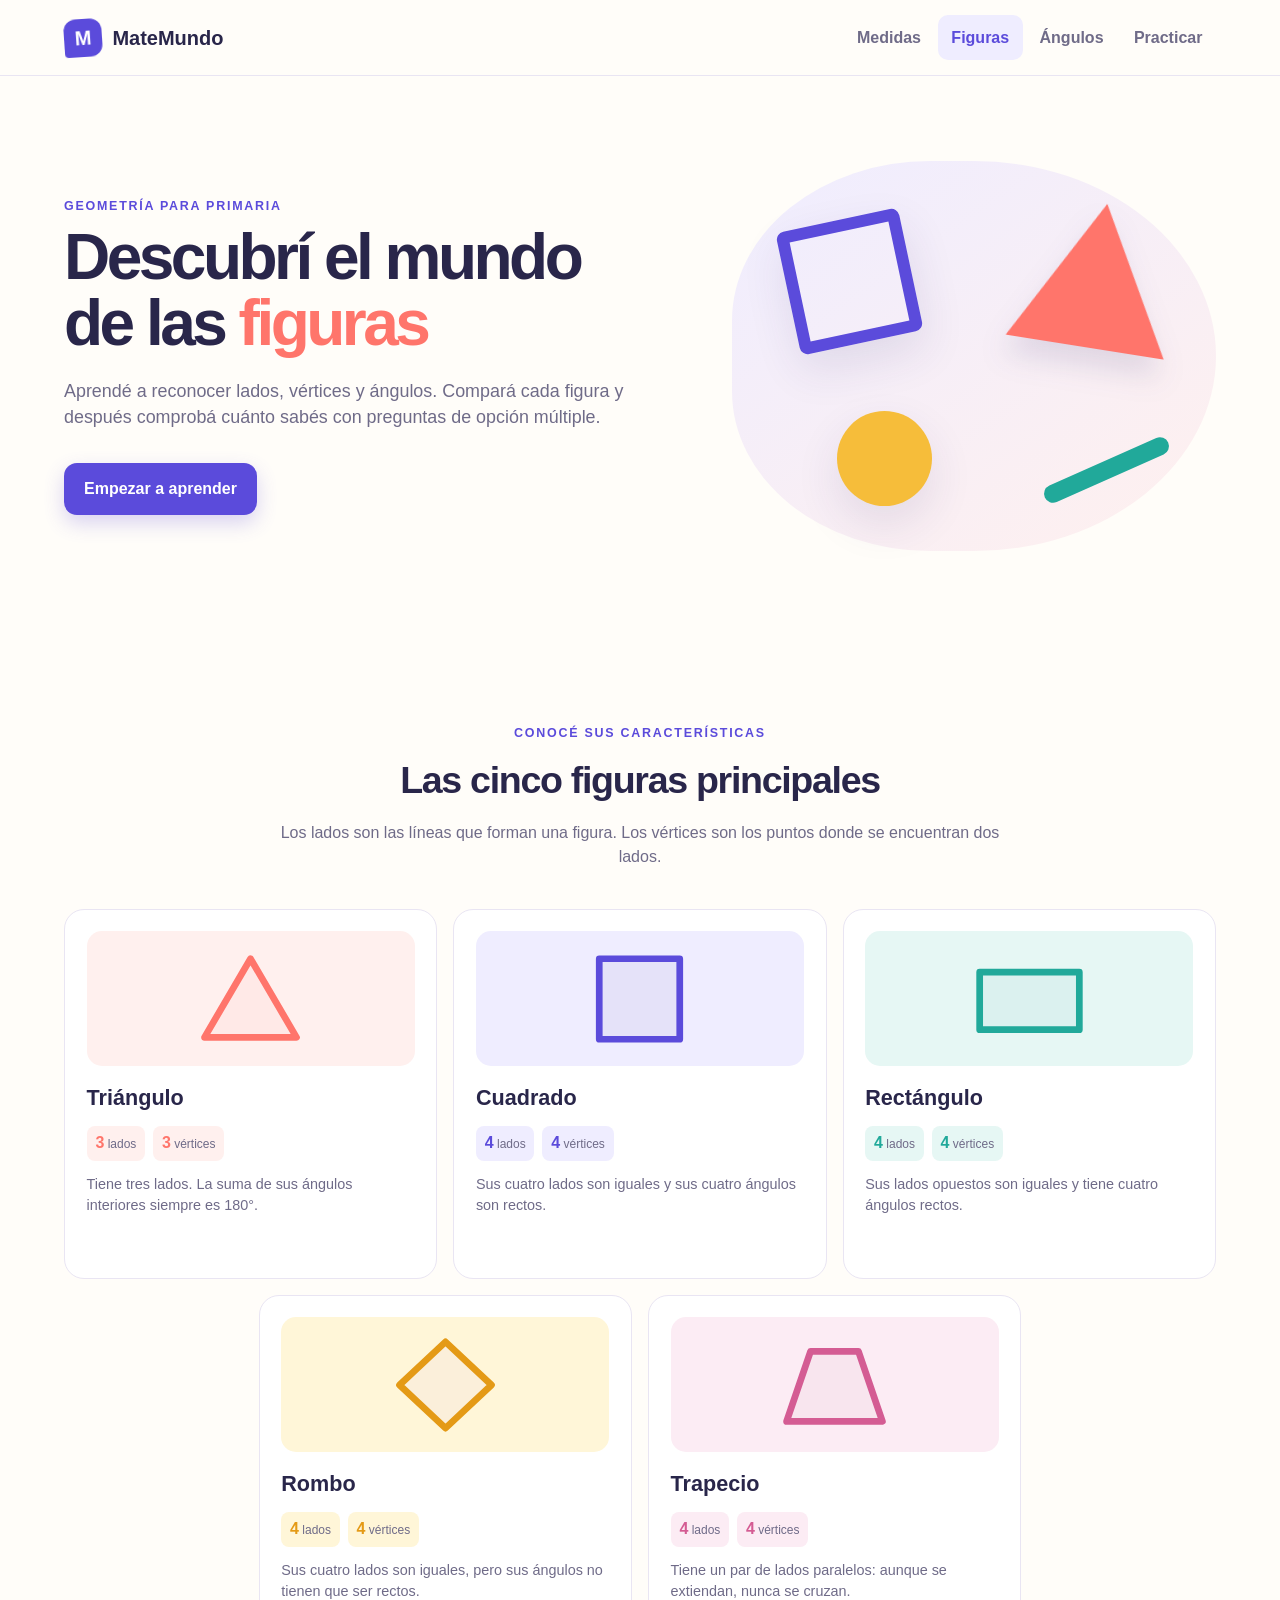
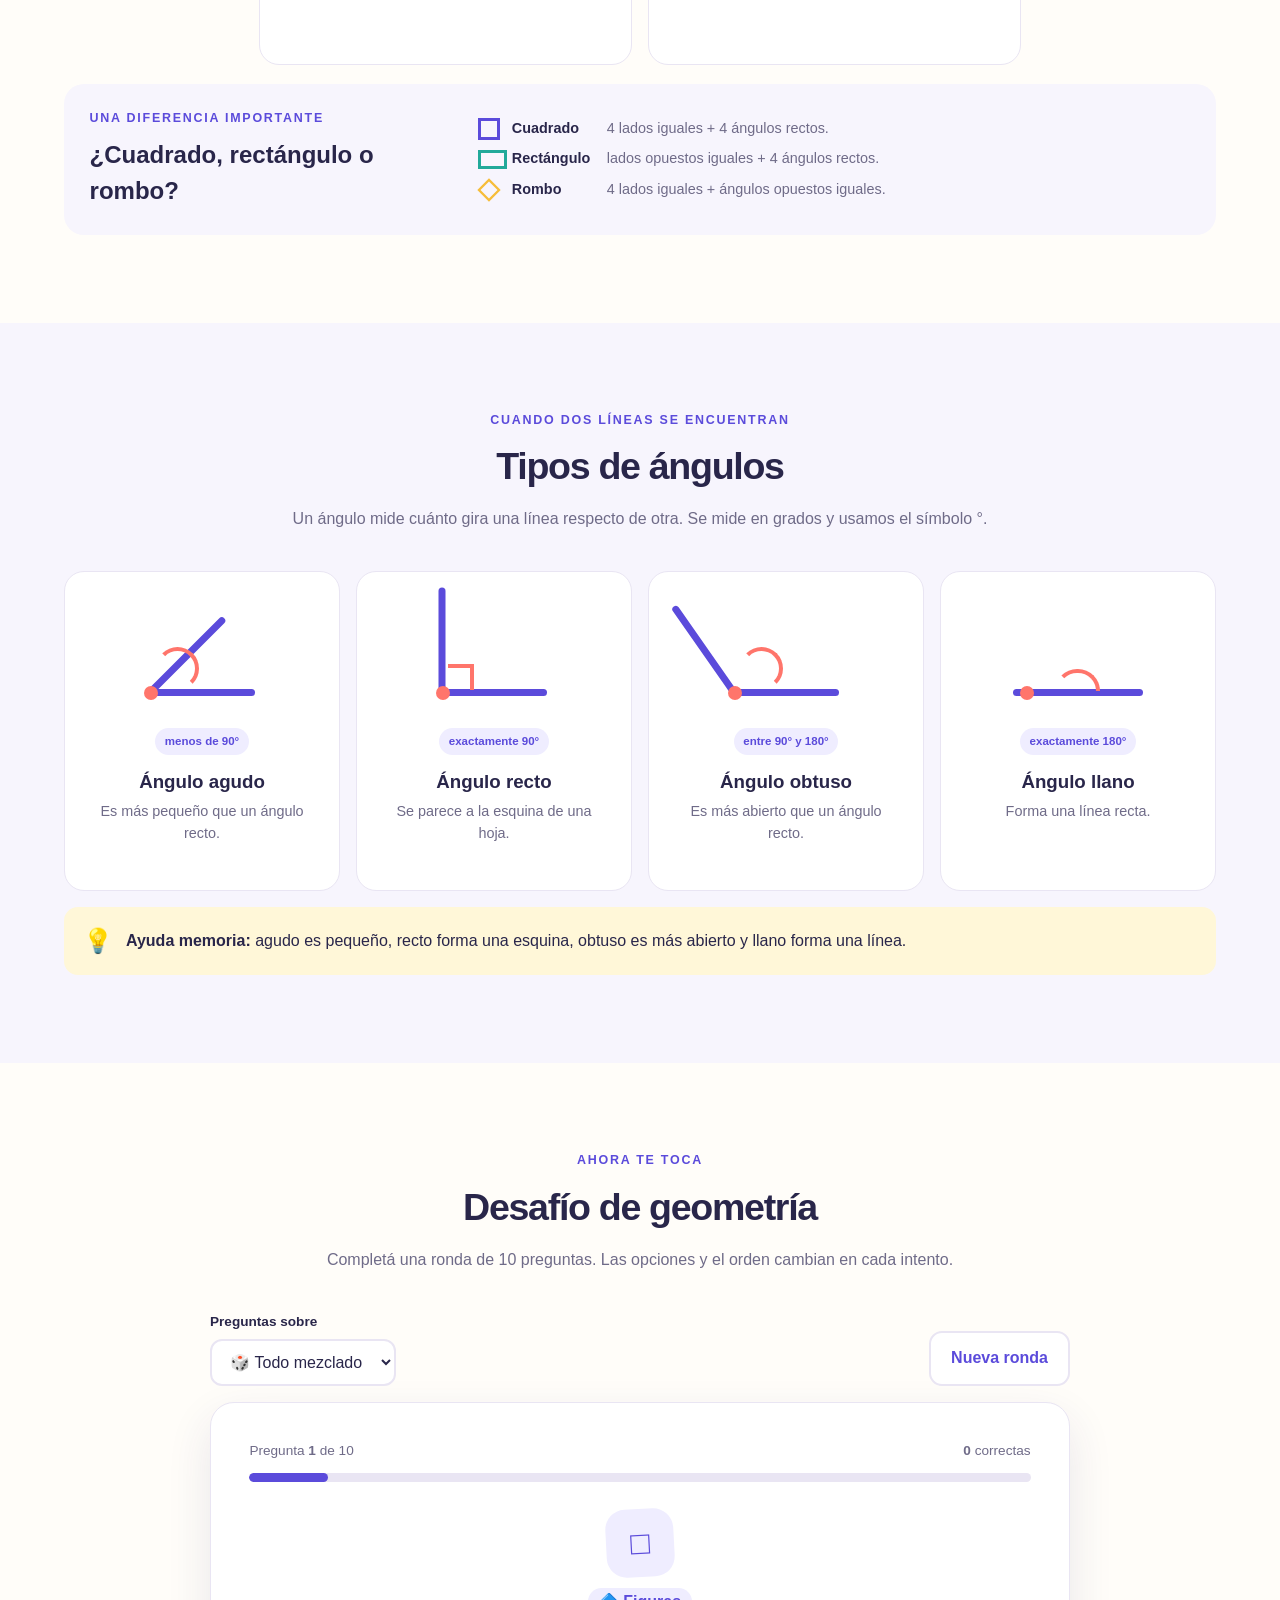
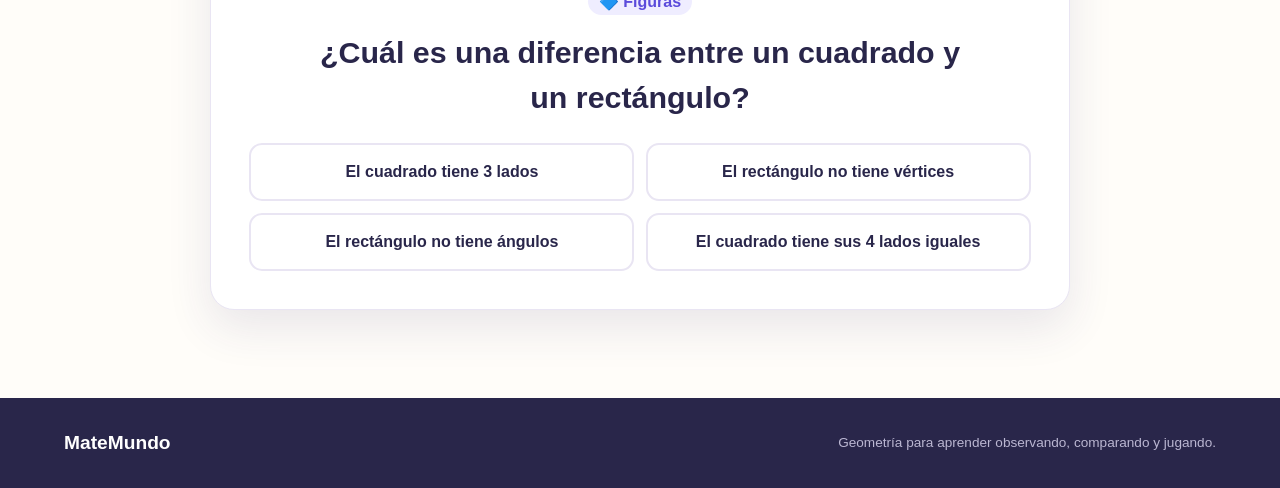
==== geometria.html @ 72a1164d "angulos" ====
<!doctype html>
<html lang="es">
  <head>
    <meta charset="UTF-8">
    <meta name="viewport" content="width=device-width, initial-scale=1.0">
    <meta name="description" content="Figuras geométricas y tipos de ángulos para estudiantes de primaria.">
    <meta name="theme-color" content="#5b4bdb">
    <title>MateMundo — Figuras geométricas y ángulos</title>
    <link rel="stylesheet" href="css/styles.css">
  </head>
  <body class="geometry-page">
    <a class="skip-link" href="#contenido">Saltar al contenido</a>

    <header class="site-header">
      <a class="brand" href="index.html" aria-label="MateMundo, volver al inicio">
        <span class="brand-mark" aria-hidden="true">M</span><span>MateMundo</span>
      </a>
      <nav aria-label="Navegación de geometría">
        <a class="nav-button nav-link" href="index.html">Medidas</a>
        <a class="nav-button nav-link active" href="#figuras">Figuras</a>
        <a class="nav-button nav-link" href="#angulos">Ángulos</a>
        <a class="nav-button nav-link" href="#practica">Practicar</a>
      </nav>
    </header>

    <main id="contenido">
      <section class="geometry-hero">
        <div>
          <p class="eyebrow">Geometría para primaria</p>
          <h1>Descubrí el mundo de las <span>figuras</span></h1>
          <p>Aprendé a reconocer lados, vértices y ángulos. Compará cada figura y después comprobá cuánto sabés con preguntas de opción múltiple.</p>
          <a class="button primary button-link" href="#figuras">Empezar a aprender</a>
        </div>
        <div class="geometry-hero-art" aria-hidden="true">
          <span class="art-square"></span><span class="art-triangle"></span><span class="art-circle"></span><span class="art-line"></span>
        </div>
      </section>

      <section class="geometry-section" id="figuras" aria-labelledby="figuras-title">
        <div class="section-heading centered-heading">
          <p class="eyebrow">Conocé sus características</p>
          <h2 id="figuras-title">Las cinco figuras principales</h2>
          <p>Los lados son las líneas que forman una figura. Los vértices son los puntos donde se encuentran dos lados.</p>
        </div>

        <div class="shape-grid">
          <article class="shape-card" style="--shape-color:#ff756b; --shape-soft:#fff0ee">
            <div class="shape-drawing">
              <svg viewBox="0 0 120 100" role="img" aria-label="Triángulo"><polygon points="60,8 108,90 12,90"/></svg>
            </div>
            <h3>Triángulo</h3>
            <div class="shape-numbers"><span><strong>3</strong> lados</span><span><strong>3</strong> vértices</span></div>
            <p>Tiene tres lados. La suma de sus ángulos interiores siempre es 180°.</p>
          </article>

          <article class="shape-card" style="--shape-color:#5b4bdb; --shape-soft:#efedff">
            <div class="shape-drawing">
              <svg viewBox="0 0 120 100" role="img" aria-label="Cuadrado"><rect x="18" y="8" width="84" height="84"/></svg>
            </div>
            <h3>Cuadrado</h3>
            <div class="shape-numbers"><span><strong>4</strong> lados</span><span><strong>4</strong> vértices</span></div>
            <p>Sus cuatro lados son iguales y sus cuatro ángulos son rectos.</p>
          </article>

          <article class="shape-card" style="--shape-color:#21a99a; --shape-soft:#e6f7f4">
            <div class="shape-drawing">
              <svg viewBox="0 0 120 100" role="img" aria-label="Rectángulo"><rect x="8" y="22" width="104" height="60"/></svg>
            </div>
            <h3>Rectángulo</h3>
            <div class="shape-numbers"><span><strong>4</strong> lados</span><span><strong>4</strong> vértices</span></div>
            <p>Sus lados opuestos son iguales y tiene cuatro ángulos rectos.</p>
          </article>

          <article class="shape-card" style="--shape-color:#e49a16; --shape-soft:#fff6d8">
            <div class="shape-drawing">
              <svg viewBox="0 0 120 100" role="img" aria-label="Rombo"><polygon points="60,5 108,50 60,95 12,50"/></svg>
            </div>
            <h3>Rombo</h3>
            <div class="shape-numbers"><span><strong>4</strong> lados</span><span><strong>4</strong> vértices</span></div>
            <p>Sus cuatro lados son iguales, pero sus ángulos no tienen que ser rectos.</p>
          </article>

          <article class="shape-card" style="--shape-color:#d45c93; --shape-soft:#fcecf4">
            <div class="shape-drawing">
              <svg viewBox="0 0 120 100" role="img" aria-label="Trapecio"><polygon points="35,15 85,15 110,88 10,88"/></svg>
            </div>
            <h3>Trapecio</h3>
            <div class="shape-numbers"><span><strong>4</strong> lados</span><span><strong>4</strong> vértices</span></div>
            <p>Tiene un par de lados paralelos: aunque se extiendan, nunca se cruzan.</p>
          </article>
        </div>

        <article class="compare-card">
          <div><p class="eyebrow">Una diferencia importante</p><h3>¿Cuadrado, rectángulo o rombo?</h3></div>
          <div class="compare-grid">
            <p><span class="compare-symbol square-symbol"></span><strong>Cuadrado</strong> 4 lados iguales + 4 ángulos rectos.</p>
            <p><span class="compare-symbol rectangle-symbol"></span><strong>Rectángulo</strong> lados opuestos iguales + 4 ángulos rectos.</p>
            <p><span class="compare-symbol rhombus-symbol"></span><strong>Rombo</strong> 4 lados iguales + ángulos opuestos iguales.</p>
          </div>
        </article>
      </section>

      <section class="geometry-section angle-section" id="angulos" aria-labelledby="angulos-title">
        <div class="section-heading centered-heading">
          <p class="eyebrow">Cuando dos líneas se encuentran</p>
          <h2 id="angulos-title">Tipos de ángulos</h2>
          <p>Un ángulo mide cuánto gira una línea respecto de otra. Se mide en grados y usamos el símbolo °.</p>
        </div>
        <div class="angle-grid">
          <article class="angle-card acute">
            <div class="angle-picture"><span class="ray horizontal"></span><span class="ray diagonal acute-ray"></span><i></i></div>
            <span class="degree-badge">menos de 90°</span><h3>Ángulo agudo</h3><p>Es más pequeño que un ángulo recto.</p>
          </article>
          <article class="angle-card right-angle">
            <div class="angle-picture"><span class="ray horizontal"></span><span class="ray vertical"></span><i></i></div>
            <span class="degree-badge">exactamente 90°</span><h3>Ángulo recto</h3><p>Se parece a la esquina de una hoja.</p>
          </article>
          <article class="angle-card obtuse">
            <div class="angle-picture"><span class="ray horizontal"></span><span class="ray diagonal obtuse-ray"></span><i></i></div>
            <span class="degree-badge">entre 90° y 180°</span><h3>Ángulo obtuso</h3><p>Es más abierto que un ángulo recto.</p>
          </article>
          <article class="angle-card straight">
            <div class="angle-picture"><span class="ray straight-ray"></span><i></i></div>
            <span class="degree-badge">exactamente 180°</span><h3>Ángulo llano</h3><p>Forma una línea recta.</p>
          </article>
        </div>
        <div class="angle-memory"><span aria-hidden="true">💡</span><p><strong>Ayuda memoria:</strong> agudo es pequeño, recto forma una esquina, obtuso es más abierto y llano forma una línea.</p></div>
      </section>

      <section class="geometry-section practice-geometry" id="practica" aria-labelledby="geometry-practice-title">
        <div class="section-heading centered-heading">
          <p class="eyebrow">Ahora te toca</p>
          <h2 id="geometry-practice-title">Desafío de geometría</h2>
          <p>Completá una ronda de 10 preguntas. Las opciones y el orden cambian en cada intento.</p>
        </div>

        <div class="geometry-practice-toolbar">
          <div class="field-group"><label for="geometry-topic">Preguntas sobre</label><select id="geometry-topic"><option value="mixed">🎲 Todo mezclado</option><option value="shapes">🔷 Figuras</option><option value="angles">📐 Ángulos</option></select></div>
          <button class="button secondary" id="restart-geometry" type="button">Nueva ronda</button>
        </div>

        <article class="geometry-question-card" id="geometry-quiz">
          <div class="geometry-progress"><span>Pregunta <strong id="geometry-current">1</strong> de 10</span><span><strong id="geometry-correct">0</strong> correctas</span></div>
          <div class="progress-track"><span id="geometry-progress-bar"></span></div>
          <div class="question-visual" id="question-visual" aria-hidden="true">◆</div>
          <span class="topic-pill" id="geometry-question-topic">Figuras</span>
          <h3 id="geometry-question">¿Cuántos lados tiene un triángulo?</h3>
          <div class="choice-grid" id="geometry-choices" role="group" aria-labelledby="geometry-question"></div>
          <div class="feedback" id="geometry-feedback" role="status" aria-live="polite" hidden></div>
          <button class="button primary geometry-next" id="geometry-next" type="button" hidden>Siguiente pregunta →</button>
        </article>

        <article class="geometry-result" id="geometry-result" hidden>
          <div class="challenge-visual" aria-hidden="true">🏆</div>
          <p class="eyebrow">Ronda terminada</p>
          <h3 id="geometry-result-title">¡Excelente!</h3>
          <p id="geometry-result-text"></p>
          <button class="button primary" id="geometry-again" type="button">Jugar otra ronda</button>
        </article>
      </section>
    </main>

    <footer><span>MateMundo</span><p>Geometría para aprender observando, comparando y jugando.</p></footer>
    <noscript>Necesitás activar JavaScript para resolver las preguntas.</noscript>
    <script type="module" src="js/geometria.js"></script>
  </body>
</html>
---- css/styles.css ----
:root {
  --ink: #29264a;
  --muted: #6f6b88;
  --purple: #5b4bdb;
  --purple-dark: #4738bd;
  --purple-soft: #efedff;
  --coral: #ff756b;
  --teal: #21a99a;
  --yellow: #f6bd3a;
  --green: #32a56b;
  --red: #d84c5a;
  --paper: #fffdf9;
  --line: #e9e5f3;
  --shadow: 0 18px 45px rgba(55, 45, 110, .11);
  --radius: 24px;
}

* { box-sizing: border-box; }
html { scroll-behavior: smooth; }
body { margin: 0; color: var(--ink); background: var(--paper); font-family: "Trebuchet MS", "Segoe UI", sans-serif; line-height: 1.5; }
button, input, select { font: inherit; }
button, select { cursor: pointer; }
button:focus-visible, input:focus-visible, select:focus-visible, a:focus-visible { outline: 4px solid rgba(91,75,219,.25); outline-offset: 3px; }
.skip-link { position: fixed; top: -100px; left: 1rem; z-index: 99; background: var(--ink); color: white; padding: .7rem 1rem; border-radius: 8px; }
.skip-link:focus { top: 1rem; }
.sr-only { position: absolute; width: 1px; height: 1px; padding: 0; margin: -1px; overflow: hidden; clip: rect(0,0,0,0); white-space: nowrap; border: 0; }

.site-header { min-height: 76px; display: flex; align-items: center; justify-content: space-between; gap: 2rem; padding: 0 5vw; background: rgba(255,253,249,.94); border-bottom: 1px solid var(--line); position: sticky; top: 0; z-index: 20; backdrop-filter: blur(12px); }
.brand { display: flex; align-items: center; gap: .65rem; text-decoration: none; color: var(--ink); font-weight: 900; font-size: 1.25rem; }
.brand-mark { display: grid; place-items: center; width: 38px; height: 38px; color: white; background: var(--purple); border-radius: 12px 12px 12px 4px; transform: rotate(-4deg); }
nav { display: flex; align-items: center; gap: .2rem; }
.nav-button { border: 0; background: transparent; color: var(--muted); font-weight: 700; padding: .65rem .85rem; border-radius: 10px; }
.nav-link { text-decoration: none; white-space: nowrap; }
.nav-button:hover, .nav-button.active { color: var(--purple); background: var(--purple-soft); }

main { min-height: calc(100vh - 150px); }
.view { display: none; width: min(1160px, 90vw); margin: 0 auto; padding: 4.5rem 0 5.5rem; animation: reveal .35s ease; }
.view.active { display: block; }
@keyframes reveal { from { opacity: 0; transform: translateY(8px); } }
.eyebrow { margin: 0 0 .55rem; color: var(--purple); font-size: .78rem; font-weight: 900; letter-spacing: .14em; text-transform: uppercase; }
h1, h2, h3, p { margin-top: 0; }
h1 { font-size: clamp(2.25rem, 5vw, 4.6rem); line-height: 1.03; letter-spacing: -.055em; margin-bottom: 1.3rem; }
h2 { font-size: clamp(1.55rem, 3vw, 2.35rem); letter-spacing: -.035em; }

.hero { min-height: 480px; display: grid; grid-template-columns: 1.08fr .92fr; align-items: center; gap: 6vw; }
.hero h1 span { color: var(--purple); }
.hero-text, .page-intro > p:last-child { max-width: 650px; color: var(--muted); font-size: 1.12rem; }
.hero-actions { display: flex; gap: .8rem; flex-wrap: wrap; margin-top: 2rem; }
.button { border: 0; border-radius: 13px; padding: .85rem 1.25rem; font-weight: 900; transition: transform .15s, box-shadow .15s, background .15s; }
.button:hover { transform: translateY(-2px); }
.button.primary { background: var(--purple); color: white; box-shadow: 0 8px 20px rgba(91,75,219,.24); }
.button.primary:hover { background: var(--purple-dark); }
.button.secondary { color: var(--purple); background: white; border: 2px solid var(--line); }
.button.hint { color: var(--purple); background: var(--purple-soft); }
.button.wide { min-width: 230px; }
.hero-visual { height: 390px; position: relative; display: grid; place-items: center; }
.orbit { position: absolute; border-radius: 50%; border: 2px dashed rgba(91,75,219,.15); }
.orbit-one { width: 350px; height: 350px; animation: spin 35s linear infinite; }
.orbit-two { width: 260px; height: 260px; border-color: rgba(255,117,107,.25); animation: spin 22s linear reverse infinite; }
@keyframes spin { to { transform: rotate(360deg); } }
.measure-card { position: relative; z-index: 2; display: grid; justify-items: center; gap: .25rem; background: white; border: 1px solid var(--line); border-radius: 28px; box-shadow: var(--shadow); transform: rotate(-3deg); }
.large-card { width: 245px; padding: 2rem; }
.large-card strong { font-size: 2.2rem; }
.large-card span:not(.measure-icon) { color: var(--muted); }
.measure-icon { display: grid; place-items: center; width: 48px; height: 48px; background: var(--purple-soft); color: var(--purple); border-radius: 50%; font-size: 1.5rem; }
.float-badge { position: absolute; z-index: 3; color: white; font-weight: 900; padding: .7rem 1rem; border-radius: 14px; box-shadow: var(--shadow); }
.badge-one { top: 45px; right: 30px; background: var(--coral); transform: rotate(8deg); }
.badge-two { bottom: 55px; left: 25px; background: var(--teal); transform: rotate(-7deg); }
.stats { display: grid; grid-template-columns: repeat(3, 1fr); background: white; border: 1px solid var(--line); border-radius: 20px; box-shadow: 0 10px 30px rgba(55,45,110,.06); }
.stats article { display: flex; flex-direction: column; align-items: center; padding: 1.2rem; }
.stats article + article { border-left: 1px solid var(--line); }
.stats strong { color: var(--purple); font-size: 1.8rem; }
.stats span { color: var(--muted); font-size: .86rem; }
.section-block { padding-top: 5rem; }
.section-heading { margin-bottom: 1.5rem; }
.section-heading h2 { margin-bottom: 0; }
.path-grid { display: grid; grid-template-columns: repeat(4, 1fr); gap: 1rem; }
.path-card { min-height: 245px; text-align: left; border: 1px solid var(--line); border-radius: 20px; background: white; padding: 1.4rem; display: flex; flex-direction: column; align-items: flex-start; transition: transform .18s, box-shadow .18s; }
.path-card:hover { transform: translateY(-5px); box-shadow: var(--shadow); }
.path-icon { display: grid; place-items: center; width: 47px; height: 47px; border-radius: 14px; font-size: 1.35rem; margin-bottom: 1.1rem; }
.path-card.violet .path-icon { background: var(--purple-soft); }
.path-card.coral .path-icon { background: #fff0ee; }
.path-card.teal .path-icon { background: #e6f7f4; }
.path-card.yellow .path-icon { background: #fff6d8; }
.path-card strong { font-size: 1.15rem; margin-bottom: .45rem; }
.path-card > span:not(.path-icon) { color: var(--muted); font-size: .92rem; }
.path-card em { color: var(--purple); font-style: normal; font-weight: 900; margin-top: auto; padding-top: 1rem; }
.new-topic-banner { margin-top: 1rem; min-height: 120px; display: flex; align-items: center; gap: 1.4rem; padding: 1.3rem 1.6rem; color: white; text-decoration: none; border-radius: 20px; background: linear-gradient(120deg, #30296d, #5b4bdb); overflow: hidden; }
.new-topic-banner > span:last-child { display: grid; gap: .12rem; }
.new-topic-banner small { color: #cfc9ff; font-weight: 900; letter-spacing: .12em; text-transform: uppercase; }
.new-topic-banner strong { font-size: 1.35rem; }
.new-topic-banner em { color: white; font-style: normal; font-weight: 900; margin-top: .25rem; }
.new-topic-shapes { width: 100px; height: 75px; flex: 0 0 auto; position: relative; }
.new-topic-shapes i { position: absolute; display: block; border: 4px solid white; opacity: .9; }
.new-topic-shapes i:nth-child(1) { width: 42px; height: 42px; left: 0; top: 18px; transform: rotate(12deg); }
.new-topic-shapes i:nth-child(2) { width: 0; height: 0; right: 3px; top: 0; border: 29px solid transparent; border-bottom: 48px solid var(--coral); border-top: 0; opacity: 1; }
.new-topic-shapes i:nth-child(3) { width: 27px; height: 27px; left: 38px; bottom: 0; border-radius: 50%; border-color: var(--yellow); }

.page-intro { margin-bottom: 3rem; }
.page-intro h1 { font-size: clamp(2.2rem, 4.5vw, 3.8rem); margin-bottom: 1rem; }
.compact-intro { text-align: center; }
.compact-intro > p:last-child { margin-inline: auto; }
.learn-layout { display: grid; grid-template-columns: 210px 1fr; gap: 1.5rem; align-items: start; }
.topic-tabs { display: grid; gap: .55rem; }
.topic-tab { border: 1px solid var(--line); border-radius: 13px; padding: .85rem 1rem; background: white; color: var(--muted); font-weight: 900; text-align: left; }
.topic-tab.active { color: white; background: var(--purple); border-color: var(--purple); }
.lesson-card, .exercise-card, .converter-card, .exam-setup, .result-card { background: white; border: 1px solid var(--line); border-radius: var(--radius); box-shadow: var(--shadow); padding: clamp(1.3rem, 4vw, 2.5rem); }
.lesson-title { display: flex; gap: 1rem; align-items: center; }
.lesson-title > span { display: grid; place-items: center; width: 58px; height: 58px; background: var(--purple-soft); border-radius: 18px; font-size: 1.8rem; }
.lesson-title h2 { margin-bottom: 0; }
.unit-ladder { display: grid; grid-template-columns: repeat(7, 1fr); gap: .45rem; align-items: end; min-height: 220px; margin: 2rem 0; overflow-x: auto; padding: 0 .25rem .5rem; }
.unit-step { min-width: 74px; display: grid; place-items: center; align-content: center; gap: .2rem; height: calc(70px + var(--step) * 18px); background: var(--purple-soft); color: var(--purple); border-radius: 13px 13px 5px 5px; border-bottom: 4px solid var(--purple); }
.unit-step strong { font-size: 1.22rem; }
.unit-step span { font-size: .65rem; color: var(--muted); }
.direction-grid { display: grid; grid-template-columns: 1fr 1fr; gap: .8rem; }
.direction-grid > div { padding: 1rem; border-radius: 15px; background: #f8f7fd; }
.direction-grid p { margin: .25rem 0 0; color: var(--muted); font-size: .9rem; }
.direction-arrow { font-size: 1.4rem; font-weight: 900; margin-right: .5rem; }
.direction-arrow.right { color: var(--coral); }
.direction-arrow.left { color: var(--teal); }
.worked-example { margin-top: 1.2rem; padding: 1rem 1.2rem; background: #fff9e8; border-left: 5px solid var(--yellow); border-radius: 10px; }
.worked-example p { margin: .3rem 0 0; color: var(--muted); }
.tip-card { display: flex; gap: 1rem; margin-top: 1rem; padding: 1.2rem; background: #eaf8f5; border-radius: 16px; }
.tip-card > span { font-size: 1.7rem; }
.tip-card p { margin: .2rem 0 0; color: #50746d; }

.practice-toolbar { max-width: 760px; margin: 0 auto 1rem; display: flex; justify-content: space-between; align-items: end; gap: 1rem; }
.field-group { display: grid; gap: .4rem; }
.field-group label, .convert-side > label { font-weight: 900; font-size: .85rem; }
select, input { border: 2px solid var(--line); border-radius: 12px; background: white; color: var(--ink); padding: .75rem .9rem; }
select:hover, input:hover { border-color: #cbc5e5; }
.session-score { display: flex; gap: .65rem; align-items: baseline; color: var(--muted); }
.session-score strong { color: var(--purple); font-size: 1.35rem; }
.exercise-card { max-width: 760px; margin: 0 auto; }
.exercise-meta { display: flex; justify-content: space-between; color: var(--muted); font-size: .82rem; }
.exercise-meta-tools { display: flex; align-items: center; gap: .55rem; }
.measure-help-button { width: 25px; height: 25px; display: grid; place-items: center; padding: 0; border: 2px solid #cec8e8; border-radius: 50%; background: white; color: var(--purple); font-family: Georgia, serif; font-size: .85rem; font-weight: 900; line-height: 1; }
.measure-help-button:hover { border-color: var(--purple); background: var(--purple-soft); }
.topic-pill { background: var(--purple-soft); color: var(--purple); padding: .3rem .7rem; border-radius: 999px; font-weight: 900; }
.exercise-label { color: var(--muted); text-align: center; margin: 2.2rem 0 .7rem; }
.exercise-question { font-size: clamp(2rem, 7vw, 3.8rem); text-align: center; font-weight: 900; letter-spacing: -.04em; margin-bottom: 2rem; }
.exercise-question mark { color: var(--purple); background: var(--purple-soft); border-radius: 10px; padding: 0 .25em; }
.answer-row { max-width: 440px; display: flex; margin: 0 auto; position: relative; }
.answer-row input { width: 100%; padding-right: 85px; font-size: 1.15rem; }
.answer-unit { position: absolute; right: 1rem; top: 50%; transform: translateY(-50%); font-weight: 900; color: var(--muted); }
.exercise-actions { display: flex; justify-content: center; gap: .7rem; margin-top: 1.2rem; }
.hint-box, .feedback { margin-top: 1.2rem; padding: 1rem; border-radius: 12px; }
.hint-box { background: #fff8df; color: #795e16; }
.feedback.correct { background: #e8f7ef; color: #24754c; }
.feedback.incorrect { background: #fff0f1; color: #a43643; }
.next-button { display: block; margin: 1rem auto 0; }

.measure-help-dialog { width: min(620px, calc(100vw - 2rem)); color: var(--ink); border: 0; border-radius: 22px; padding: clamp(1.2rem, 4vw, 2rem); box-shadow: 0 24px 80px rgba(36,30,77,.28); }
.measure-help-dialog::backdrop { background: rgba(34,29,67,.55); backdrop-filter: blur(3px); }
.measure-help-header { display: flex; justify-content: space-between; align-items: flex-start; gap: 1rem; }
.measure-help-header h2 { margin: 0; font-size: 1.65rem; }
.dialog-close { width: 38px; height: 38px; flex: 0 0 auto; border: 0; border-radius: 50%; background: #f2f0f8; color: var(--muted); font-size: 1.5rem; line-height: 1; }
.dialog-close:hover { background: var(--purple-soft); color: var(--purple); }
.measure-help-topic { margin: 1.1rem 0 .8rem; color: var(--muted); }
.measure-help-flow { display: flex; align-items: stretch; gap: .3rem; overflow-x: auto; padding: .3rem .15rem .75rem; }
.help-unit { min-width: 58px; display: grid; place-items: center; align-content: center; padding: .65rem .45rem; border: 2px solid var(--line); border-radius: 11px; background: #faf9fd; text-align: center; }
.help-unit strong { color: var(--purple); font-size: 1.05rem; }
.help-unit small { color: var(--muted); font-size: .62rem; }
.help-unit.from { border-color: var(--coral); background: #fff3f1; }
.help-unit.to { border-color: var(--teal); background: #eaf8f5; }
.help-arrow { display: grid; place-items: center; flex: 0 0 auto; color: #aaa4c1; font-weight: 900; }
.measure-help-note { margin-top: .7rem; padding: .9rem 1rem; border-radius: 12px; background: var(--purple-soft); color: #554b8b; font-size: .9rem; }
.measure-help-note strong { color: var(--purple); }

.converter-card { max-width: 900px; margin: 0 auto; }
.converter-top { display: flex; justify-content: space-between; align-items: end; }
.swap-button { width: 47px; height: 47px; border-radius: 50%; border: 0; background: var(--purple-soft); color: var(--purple); font-size: 1.35rem; font-weight: 900; }
.converter-grid { display: grid; grid-template-columns: 1fr auto 1fr; align-items: end; gap: 1.2rem; margin: 2.3rem 0; }
.convert-side { display: grid; gap: .5rem; }
.convert-control { display: grid; grid-template-columns: 1fr 125px; border: 2px solid var(--line); border-radius: 15px; overflow: hidden; }
.convert-control input, .convert-control select { border: 0; border-radius: 0; min-width: 0; }
.convert-control select { background: #f6f4fc; }
.convert-control.result output { padding: .75rem .9rem; font-size: 1.15rem; font-weight: 900; overflow-wrap: anywhere; }
.equals { color: var(--purple); font-weight: 900; font-size: 1.7rem; padding-bottom: .65rem; }
.conversion-explanation { text-align: center; background: #f7f5fd; border-radius: 14px; padding: 1rem; color: var(--muted); }
.conversion-explanation strong { color: var(--ink); }

.exam-setup, .result-card { max-width: 720px; text-align: center; margin: 0 auto; }
.challenge-visual { width: 90px; height: 90px; display: grid; place-items: center; margin: 0 auto 1rem; background: #fff5d4; border-radius: 50%; font-size: 2.8rem; }
.exam-setup > p, .result-card > p { color: var(--muted); }
.exam-options { display: grid; grid-template-columns: repeat(3, 1fr); gap: .7rem; margin: 1.7rem 0; }
.option-button { border: 2px solid var(--line); background: white; border-radius: 14px; padding: .8rem; font-size: 1.2rem; font-weight: 900; }
.option-button span { color: var(--muted); font-size: .75rem; font-weight: 700; }
.option-button.selected { border-color: var(--purple); background: var(--purple-soft); color: var(--purple); }
.exam-progress-header { display: flex; justify-content: space-between; font-size: .88rem; }
.progress-track { height: 9px; background: var(--line); border-radius: 999px; margin-top: .7rem; overflow: hidden; }
.progress-track span { display: block; height: 100%; width: 10%; background: var(--purple); border-radius: inherit; transition: width .25s; }
#exam-form .wide { display: block; margin: 1.2rem auto 0; }
.result-ring { width: 135px; height: 135px; display: grid; place-items: center; align-content: center; margin: 0 auto 1.2rem; border-radius: 50%; background: conic-gradient(var(--purple) var(--score), var(--purple-soft) 0); position: relative; }
.result-ring::before { content: ""; position: absolute; inset: 12px; background: white; border-radius: 50%; }
.result-ring > * { position: relative; z-index: 1; }
.result-ring strong { color: var(--purple); font-size: 1.8rem; line-height: 1; }
.result-ring span { color: var(--muted); font-size: .7rem; }
.review-list { text-align: left; display: grid; gap: .55rem; margin: 1.5rem 0; max-height: 330px; overflow-y: auto; }
.review-item { padding: .85rem 1rem; border-radius: 11px; background: #f8f7fc; display: grid; grid-template-columns: auto 1fr; gap: .7rem; }
.review-item.correct > span { color: var(--green); }
.review-item.incorrect > span { color: var(--red); }
.review-item p { margin: 0; }
.review-item small { color: var(--muted); }
.result-actions { display: flex; justify-content: center; gap: .7rem; flex-wrap: wrap; }

footer { min-height: 90px; padding: 1.4rem 5vw; background: var(--ink); color: white; display: flex; align-items: center; justify-content: space-between; gap: 2rem; }
footer span { font-weight: 900; font-size: 1.2rem; }
footer p { margin: 0; color: #bbb7d2; font-size: .85rem; }

@media (max-width: 900px) {
  .site-header { padding: .8rem 4vw; align-items: flex-start; }
  nav { max-width: 70vw; overflow-x: auto; padding-bottom: .25rem; }
  .hero { grid-template-columns: 1fr; padding-top: 2rem; }
  .hero-visual { order: -1; height: 300px; }
  .orbit-one { width: 290px; height: 290px; }
  .orbit-two { width: 220px; height: 220px; }
  .large-card { width: 210px; padding: 1.4rem; }
  .path-grid { grid-template-columns: 1fr 1fr; }
  .learn-layout { grid-template-columns: 1fr; }
  .topic-tabs { display: flex; overflow-x: auto; }
  .topic-tab { min-width: max-content; }
}

@media (max-width: 620px) {
  .site-header { display: block; }
  .brand { margin-bottom: .7rem; }
  nav { max-width: 100%; }
  .nav-button { font-size: .84rem; padding: .55rem .7rem; }
  .view { width: min(92vw, 1160px); padding: 3rem 0 4rem; }
  .hero { gap: 1rem; }
  .hero-actions .button { width: 100%; }
  .stats span { text-align: center; font-size: .72rem; }
  .path-grid { grid-template-columns: 1fr; }
  .path-card { min-height: 205px; }
  .direction-grid { grid-template-columns: 1fr; }
  .practice-toolbar { align-items: stretch; }
  .session-score { align-self: end; }
  .exercise-actions { flex-direction: column-reverse; }
  .converter-grid { grid-template-columns: 1fr; }
  .equals { text-align: center; padding: 0; }
  .convert-control { grid-template-columns: 1fr 105px; }
  .exam-options { gap: .4rem; }
  .option-button { padding: .65rem .2rem; }
  .measure-help-flow { align-items: center; }
  .help-unit { min-width: 52px; padding-inline: .3rem; }
  footer { display: block; text-align: center; }
  footer p { margin-top: .4rem; }
}

@media (prefers-reduced-motion: reduce) {
  *, *::before, *::after { scroll-behavior: auto !important; animation-duration: .01ms !important; animation-iteration-count: 1 !important; transition-duration: .01ms !important; }
}

/* Módulo de geometría */
.button-link { display: inline-block; text-decoration: none; }
.geometry-hero { width: min(1160px, 90vw); min-height: 560px; margin: 0 auto; display: grid; grid-template-columns: 1.1fr .9fr; align-items: center; gap: 6vw; padding: 4rem 0; }
.geometry-hero h1 span { color: var(--coral); }
.geometry-hero > div:first-child > p:not(.eyebrow) { max-width: 620px; color: var(--muted); font-size: 1.12rem; margin-bottom: 2rem; }
.geometry-hero-art { height: 390px; position: relative; border-radius: 45% 55% 55% 45%; background: linear-gradient(145deg, var(--purple-soft), #fff0ee); }
.geometry-hero-art span { position: absolute; display: block; }
.art-square { width: 125px; height: 125px; left: 55px; top: 58px; border: 12px solid var(--purple); border-radius: 8px; transform: rotate(-12deg); box-shadow: var(--shadow); }
.art-triangle { right: 40px; top: 42px; width: 0; height: 0; border-left: 80px solid transparent; border-right: 80px solid transparent; border-bottom: 145px solid var(--coral); transform: rotate(9deg); filter: drop-shadow(0 18px 14px rgba(55,45,110,.13)); }
.art-circle { width: 95px; height: 95px; left: 105px; bottom: 45px; border-radius: 50%; background: var(--yellow); box-shadow: var(--shadow); }
.art-line { width: 135px; height: 18px; right: 42px; bottom: 72px; border-radius: 999px; background: var(--teal); transform: rotate(-24deg); }
.geometry-section { width: min(1160px, 90vw); margin: 0 auto; padding: 5.5rem 0; scroll-margin-top: 75px; }
.centered-heading { max-width: 720px; text-align: center; margin: 0 auto 2.5rem; }
.centered-heading h2 { margin-bottom: .8rem; }
.centered-heading > p:last-child { color: var(--muted); }
.shape-grid { display: grid; grid-template-columns: repeat(6, 1fr); gap: 1rem; }
.shape-card { grid-column: span 2; min-height: 370px; padding: 1.35rem; background: white; border: 1px solid var(--line); border-radius: 20px; transition: transform .18s, box-shadow .18s; }
.shape-card:nth-child(4) { grid-column: 2 / span 2; }
.shape-card:hover { transform: translateY(-4px); box-shadow: var(--shadow); }
.shape-drawing { height: 135px; display: grid; place-items: center; margin-bottom: 1rem; border-radius: 15px; background: var(--shape-soft); }
.shape-drawing svg { width: 115px; height: 100px; overflow: visible; }
.shape-drawing polygon, .shape-drawing rect { fill: color-mix(in srgb, var(--shape-color) 16%, white); stroke: var(--shape-color); stroke-width: 7; stroke-linejoin: round; }
.shape-card h3 { margin-bottom: .7rem; font-size: 1.35rem; }
.shape-card > p { color: var(--muted); font-size: .9rem; }
.shape-numbers { display: flex; gap: .5rem; margin-bottom: .8rem; }
.shape-numbers span { padding: .35rem .55rem; border-radius: 8px; background: var(--shape-soft); color: var(--muted); font-size: .75rem; }
.shape-numbers strong { color: var(--shape-color); font-size: 1rem; }
.compare-card { margin-top: 1.2rem; padding: 1.6rem; display: grid; grid-template-columns: 1fr 2fr; gap: 2rem; align-items: center; background: #f7f5fd; border-radius: 20px; }
.compare-card h3 { margin: 0; font-size: 1.5rem; }
.compare-grid { display: grid; gap: .55rem; }
.compare-grid p { margin: 0; display: grid; grid-template-columns: 34px 95px 1fr; align-items: center; color: var(--muted); font-size: .9rem; }
.compare-grid strong { color: var(--ink); }
.compare-symbol { display: block; width: 22px; height: 22px; border: 3px solid var(--purple); }
.rectangle-symbol { width: 29px; height: 19px; border-color: var(--teal); }
.rhombus-symbol { transform: rotate(45deg) scale(.75); border-color: var(--yellow); }
.angle-section { width: 100%; max-width: none; background: #f7f5fd; padding-inline: 5vw; }
.angle-section > * { max-width: 1160px; margin-inline: auto; }
.angle-grid { display: grid; grid-template-columns: repeat(4, 1fr); gap: 1rem; }
.angle-card { min-height: 320px; padding: 1.4rem; background: white; border: 1px solid var(--line); border-radius: 20px; text-align: center; }
.angle-picture { width: 150px; height: 125px; margin: 0 auto .5rem; position: relative; }
.ray { position: absolute; display: block; height: 7px; width: 105px; left: 23px; bottom: 24px; border-radius: 999px; background: var(--purple); transform-origin: left center; }
.ray.vertical { transform: rotate(-90deg); }
.ray.acute-ray { transform: rotate(-45deg); }
.ray.obtuse-ray { transform: rotate(-125deg); }
.ray.straight-ray { width: 130px; left: 10px; }
.angle-picture::after { content: ""; position: absolute; width: 14px; height: 14px; left: 17px; bottom: 20px; background: var(--coral); border-radius: 50%; }
.angle-picture i { position: absolute; left: 29px; bottom: 30px; width: 43px; height: 43px; border: 4px solid var(--coral); border-left-color: transparent; border-bottom-color: transparent; border-radius: 50%; }
.right-angle .angle-picture i { width: 26px; height: 26px; border-radius: 0; border: 4px solid var(--coral); border-left: 0; border-bottom: 0; }
.straight .angle-picture i { left: 52px; bottom: 29px; width: 45px; height: 22px; border-bottom: 0; border-radius: 50px 50px 0 0; }
.degree-badge { display: inline-block; padding: .3rem .6rem; border-radius: 999px; background: var(--purple-soft); color: var(--purple); font-size: .72rem; font-weight: 900; }
.angle-card h3 { margin: .8rem 0 .35rem; }
.angle-card p { color: var(--muted); font-size: .9rem; }
.angle-memory { display: flex; align-items: center; gap: .8rem; margin-top: 1rem; padding: 1rem 1.2rem; border-radius: 14px; background: #fff7d8; }
.angle-memory span { font-size: 1.5rem; }
.angle-memory p { margin: 0; }
.practice-geometry { max-width: 860px; }
.geometry-practice-toolbar { display: flex; align-items: end; justify-content: space-between; gap: 1rem; margin-bottom: 1rem; }
.geometry-question-card, .geometry-result { padding: clamp(1.3rem, 4vw, 2.4rem); background: white; border: 1px solid var(--line); border-radius: var(--radius); box-shadow: var(--shadow); text-align: center; }
.geometry-progress { display: flex; justify-content: space-between; color: var(--muted); font-size: .85rem; }
.question-visual { width: 68px; height: 68px; display: grid; place-items: center; margin: 1.7rem auto .8rem; border-radius: 20px; background: var(--purple-soft); color: var(--purple); font-size: 2rem; transform: rotate(-3deg); }
.geometry-question-card h3 { max-width: 650px; margin: 1rem auto 1.4rem; font-size: clamp(1.35rem, 3vw, 1.9rem); }
.choice-grid { display: grid; grid-template-columns: 1fr 1fr; gap: .7rem; }
.choice-button { min-height: 58px; padding: .8rem 1rem; border: 2px solid var(--line); border-radius: 13px; background: white; color: var(--ink); font-weight: 800; }
.choice-button:hover:not(:disabled) { border-color: var(--purple); background: var(--purple-soft); }
.choice-button.correct { border-color: var(--green); background: #e8f7ef; color: #24754c; }
.choice-button.incorrect { border-color: var(--red); background: #fff0f1; color: #a43643; }
.choice-button:disabled { cursor: default; }
.geometry-question-card .feedback { text-align: left; }
.geometry-next { margin-top: 1rem; }
.geometry-result { padding-block: 3rem; }
.geometry-result h3 { font-size: 2rem; margin-bottom: .5rem; }
.geometry-result > p:not(.eyebrow) { color: var(--muted); }

@media (max-width: 900px) {
  .geometry-hero { grid-template-columns: 1fr; min-height: auto; }
  .geometry-hero-art { order: -1; height: 300px; }
  .shape-card { grid-column: span 3; }
  .shape-card:nth-child(4) { grid-column: span 3; }
  .shape-card:last-child { grid-column: 2 / span 4; }
  .angle-grid { grid-template-columns: 1fr 1fr; }
  .compare-card { grid-template-columns: 1fr; gap: 1rem; }
}

@media (max-width: 620px) {
  .geometry-hero, .geometry-section { width: min(92vw, 1160px); }
  .geometry-hero-art { height: 250px; }
  .art-square { width: 90px; height: 90px; left: 28px; }
  .art-triangle { right: 15px; border-left-width: 60px; border-right-width: 60px; border-bottom-width: 110px; }
  .art-circle { width: 70px; height: 70px; left: 80px; }
  .shape-grid { display: grid; grid-template-columns: 1fr; }
  .shape-card, .shape-card:nth-child(4), .shape-card:last-child { grid-column: auto; }
  .shape-card { min-height: auto; }
  .angle-section { width: 100%; padding-inline: 4vw; }
  .angle-grid { grid-template-columns: 1fr; }
  .compare-grid p { grid-template-columns: 32px 1fr; }
  .compare-grid p strong { grid-column: 2; }
  .compare-grid p { font-size: .84rem; }
  .choice-grid { grid-template-columns: 1fr; }
  .geometry-practice-toolbar { align-items: stretch; flex-direction: column; }
  .geometry-practice-toolbar .button { width: 100%; }
}
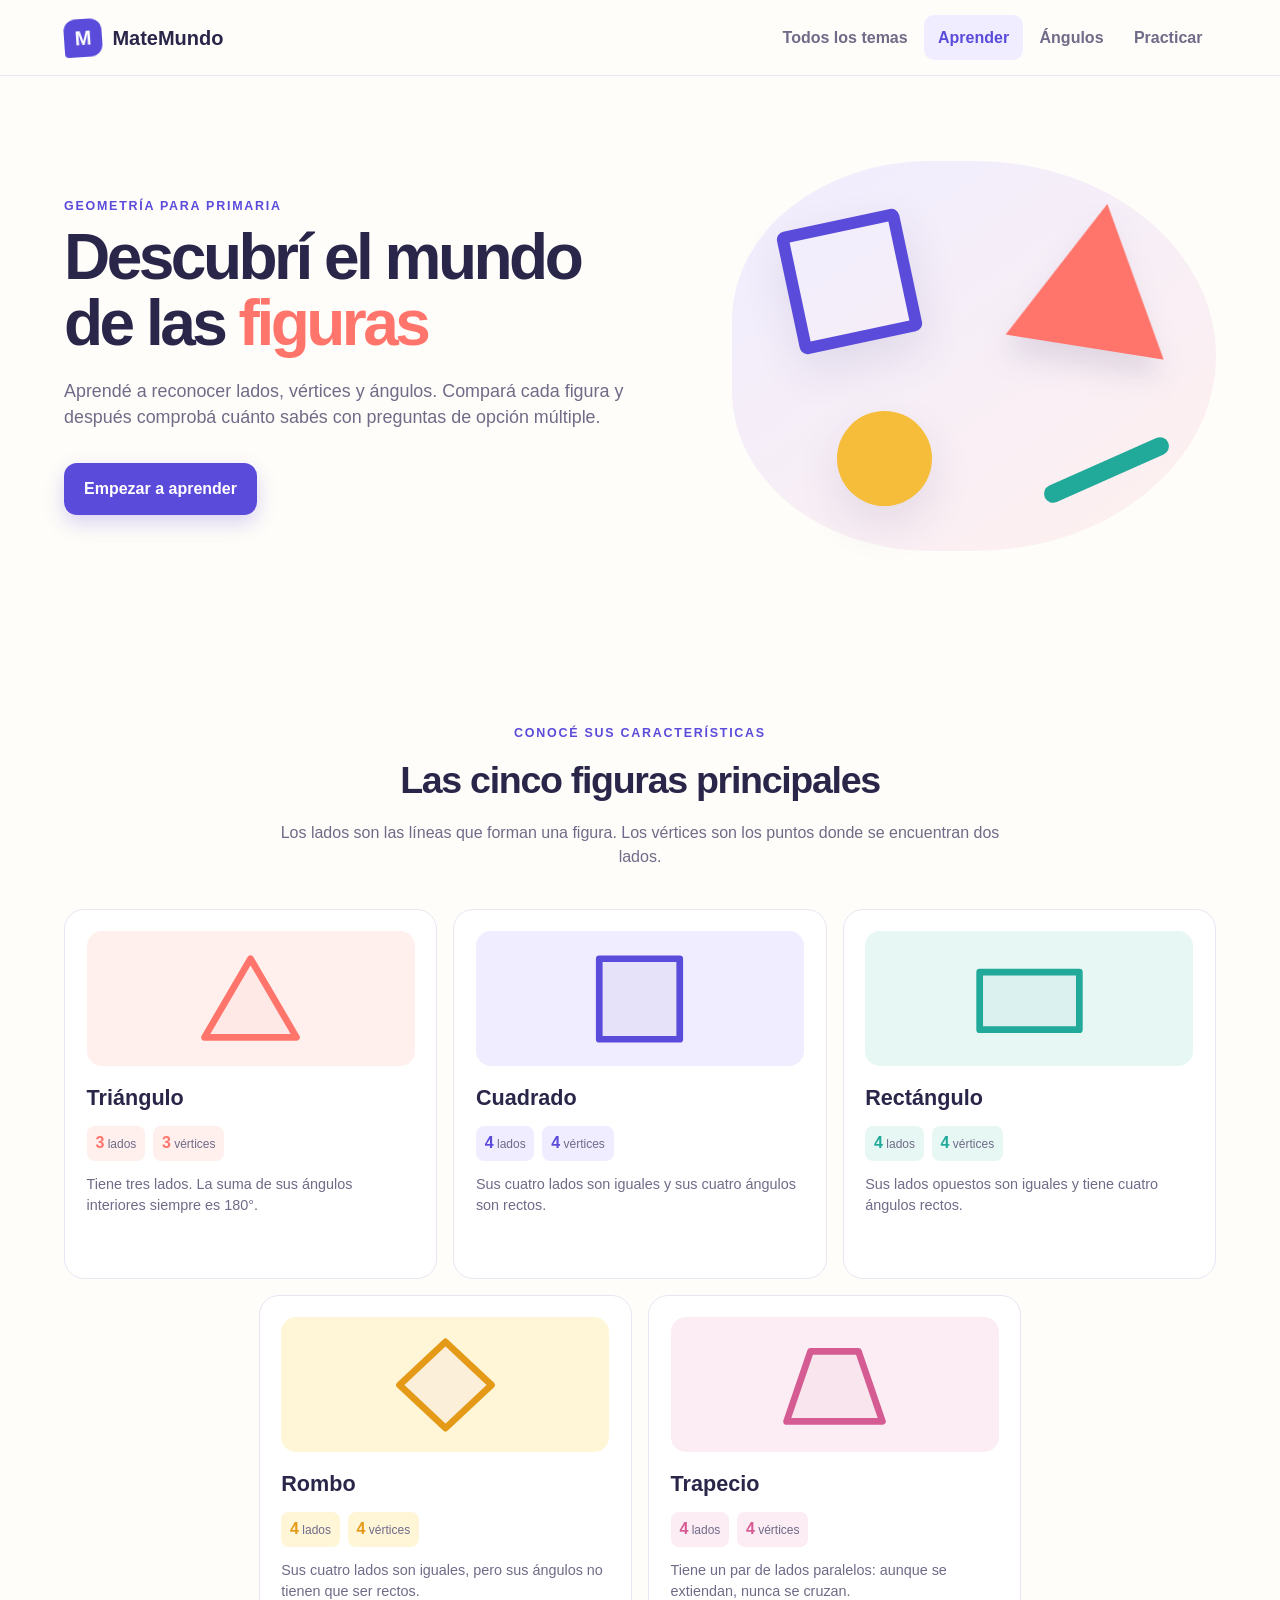
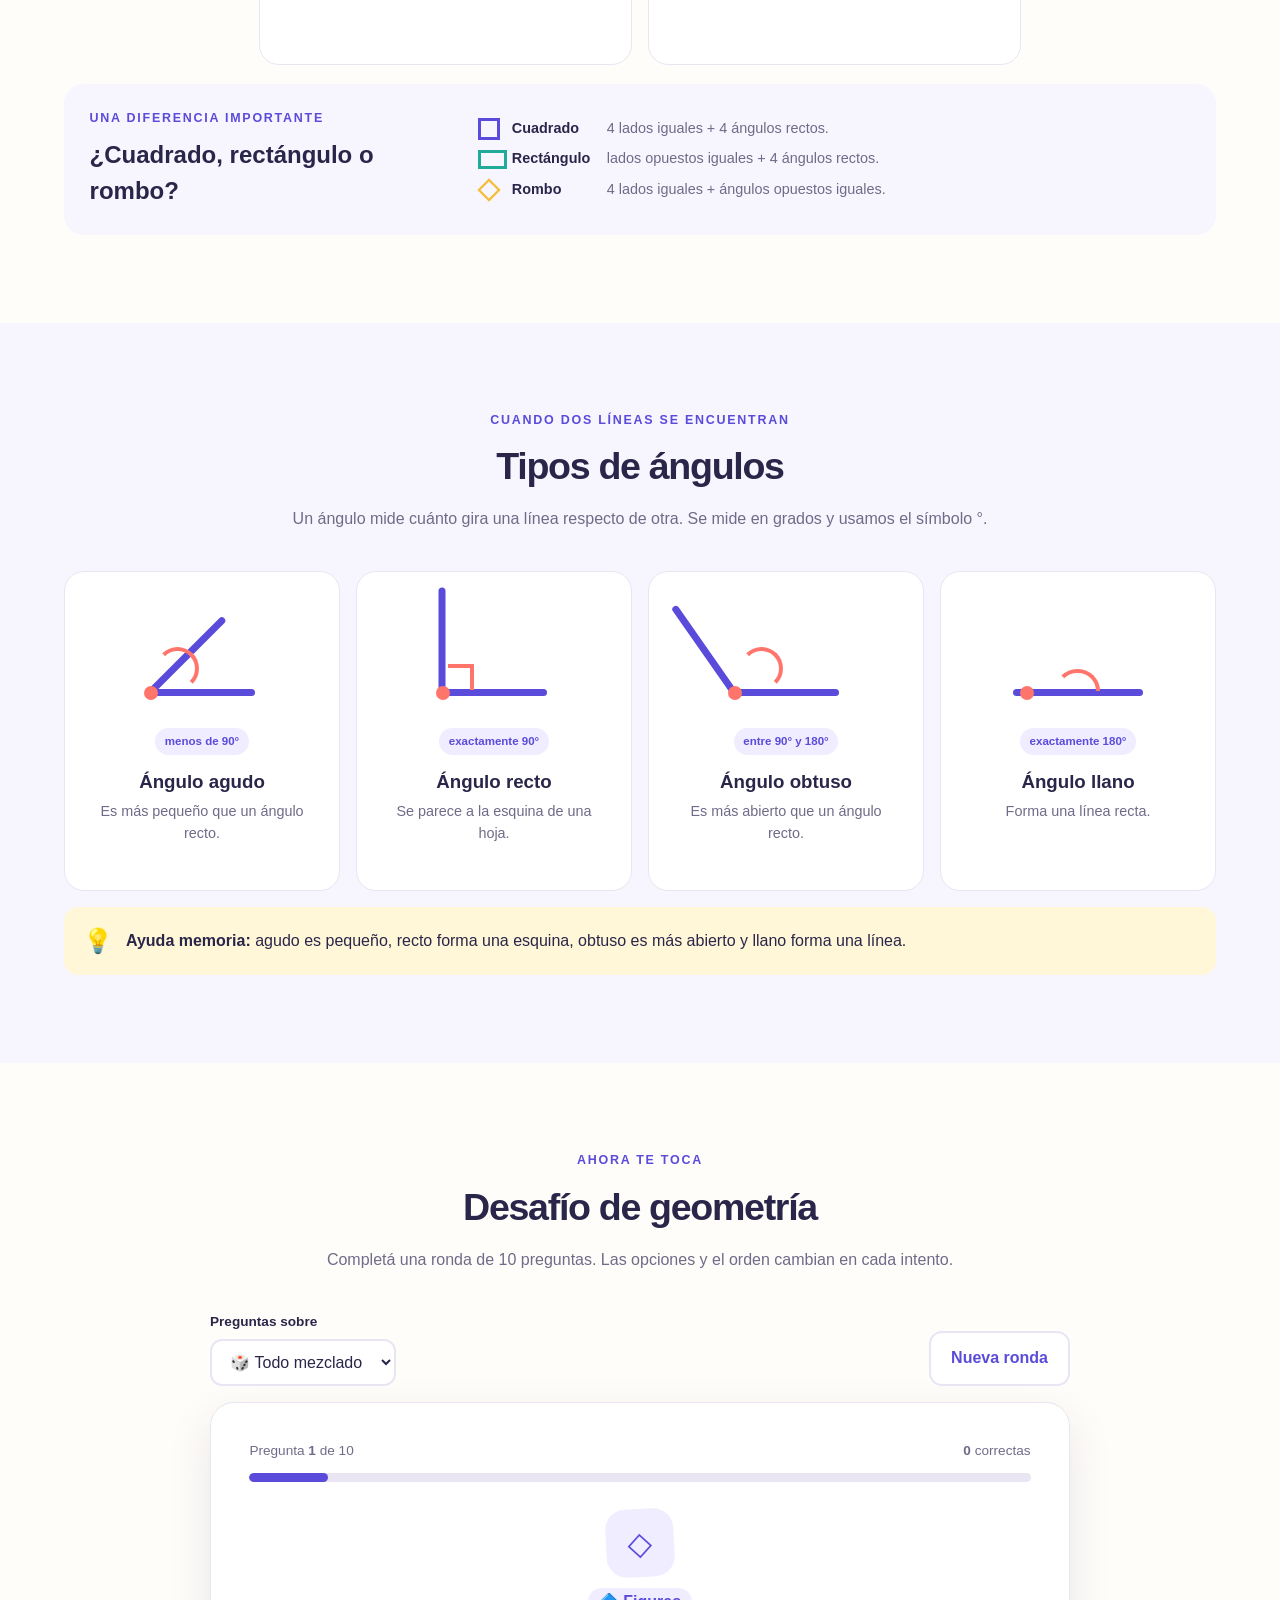
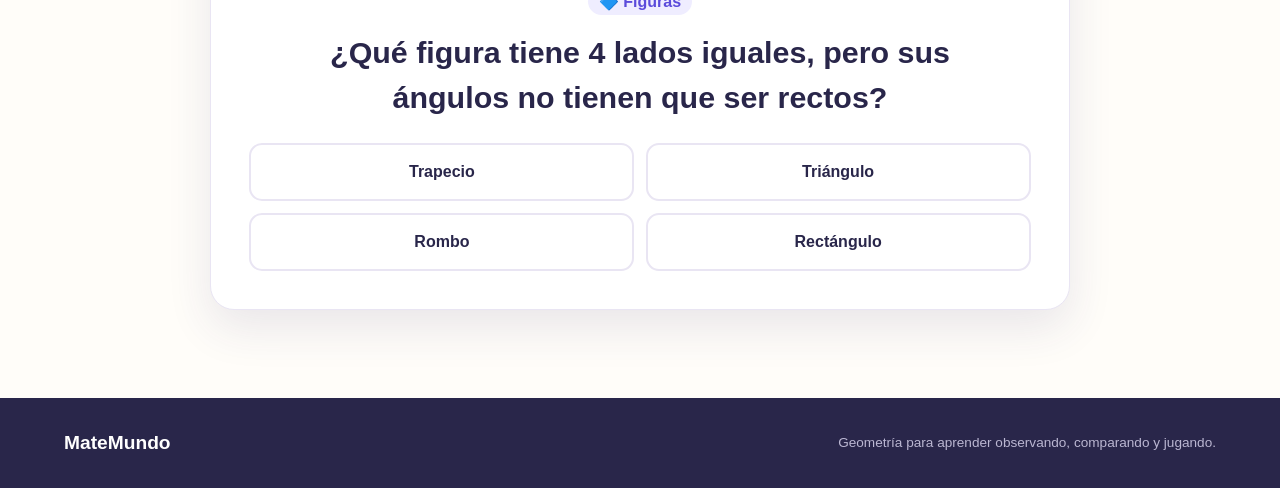
==== commit 517875f6: "perimetros" ====
--- a/geometria.html
+++ b/geometria.html
@@ -16,8 +16,8 @@
         <span class="brand-mark" aria-hidden="true">M</span><span>MateMundo</span>
       </a>
       <nav aria-label="Navegación de geometría">
-        <a class="nav-button nav-link" href="index.html">Medidas</a>
-        <a class="nav-button nav-link active" href="#figuras">Figuras</a>
+        <a class="nav-button nav-link" href="index.html">Todos los temas</a>
+        <a class="nav-button nav-link active" href="#figuras">Aprender</a>
         <a class="nav-button nav-link" href="#angulos">Ángulos</a>
         <a class="nav-button nav-link" href="#practica">Practicar</a>
       </nav>
--- a/css/styles.css
+++ b/css/styles.css
@@ -353,3 +353,143 @@
   .geometry-practice-toolbar { align-items: stretch; flex-direction: column; }
   .geometry-practice-toolbar .button { width: 100%; }
 }
+
+/* Inicio común */
+.hub-hero { width: min(1160px, 90vw); min-height: 560px; margin: 0 auto; display: grid; grid-template-columns: 1fr 1fr; align-items: center; gap: 7vw; padding: 4.5rem 0; }
+.hub-hero h1 span { color: var(--purple); }
+.hub-hero-copy > p:not(.eyebrow) { max-width: 600px; color: var(--muted); font-size: 1.12rem; margin-bottom: 2rem; }
+.hub-board { height: 370px; position: relative; display: grid; place-items: center; border: 12px solid #b17a4f; border-radius: 18px; background: #2f695b; box-shadow: var(--shadow), inset 0 0 40px rgba(0,0,0,.16); transform: rotate(1deg); }
+.hub-board > strong { color: white; font-family: Georgia, serif; font-size: clamp(1.8rem, 4vw, 3rem); line-height: 1.12; text-align: center; transform: rotate(-2deg); }
+.hub-note { position: absolute; padding: .65rem .8rem; color: var(--ink); background: #fff8c9; box-shadow: 0 6px 15px rgba(0,0,0,.15); font-weight: 900; }
+.note-one { left: -24px; top: 30px; transform: rotate(-7deg); }
+.note-two { right: -22px; top: 65px; color: var(--purple); transform: rotate(8deg); }
+.note-three { bottom: 28px; right: 35px; transform: rotate(-3deg); }
+.hub-topics { padding: 5.5rem 5vw; background: #f7f5fd; scroll-margin-top: 75px; }
+.hub-topic-grid { max-width: 1160px; margin: 0 auto; display: grid; grid-template-columns: repeat(3, 1fr); gap: 1rem; }
+.hub-topic-card { min-height: 430px; display: flex; flex-direction: column; align-items: flex-start; padding: 1.6rem; color: var(--ink); text-decoration: none; background: white; border: 1px solid var(--line); border-radius: 22px; transition: transform .18s, box-shadow .18s; }
+.hub-topic-card:hover { transform: translateY(-6px); box-shadow: var(--shadow); }
+.hub-topic-icon { width: 66px; height: 66px; display: grid; place-items: center; margin-bottom: 1rem; border-radius: 19px; font-size: 2rem; font-weight: 900; }
+.measures-topic .hub-topic-icon { color: var(--purple); background: var(--purple-soft); }
+.geometry-topic .hub-topic-icon { color: var(--coral); background: #fff0ee; }
+.area-topic .hub-topic-icon { color: var(--teal); background: #e6f7f4; }
+.topic-status { padding: .25rem .55rem; border-radius: 999px; color: var(--green); background: #e8f7ef; font-size: .68rem; font-weight: 900; text-transform: uppercase; letter-spacing: .08em; }
+.topic-status.new { color: #9a6a08; background: #fff3c9; }
+.hub-topic-card h3 { margin: .8rem 0 .45rem; font-size: 1.4rem; }
+.hub-topic-card p { color: var(--muted); font-size: .92rem; }
+.hub-topic-card ul { margin: .2rem 0 1rem; padding-left: 1.15rem; color: var(--muted); font-size: .85rem; }
+.hub-topic-card > strong { margin-top: auto; color: var(--purple); }
+.hub-how { width: min(1160px, 90vw); margin: 0 auto; padding: 5.5rem 0; display: grid; grid-template-columns: .75fr 1.25fr; gap: 5vw; align-items: center; scroll-margin-top: 75px; }
+.hub-how h2 { margin-bottom: 0; }
+.hub-how ol { list-style: none; padding: 0; margin: 0; display: grid; gap: .8rem; }
+.hub-how li { display: flex; gap: 1rem; align-items: center; padding: 1rem; border: 1px solid var(--line); border-radius: 15px; }
+.hub-how li > span { width: 40px; height: 40px; flex: 0 0 auto; display: grid; place-items: center; border-radius: 12px; color: white; background: var(--purple); font-weight: 900; }
+.hub-how li p { margin: .1rem 0 0; color: var(--muted); font-size: .88rem; }
+
+/* Área y perímetro */
+.area-hero { width: min(1160px, 90vw); min-height: 560px; margin: 0 auto; display: grid; grid-template-columns: 1fr 1fr; align-items: center; gap: 7vw; padding: 4rem 0; }
+.area-hero h1 span { color: var(--teal); }
+.area-hero > div:first-child > p:not(.eyebrow) { max-width: 620px; color: var(--muted); font-size: 1.12rem; margin-bottom: 2rem; }
+.area-hero-grid { width: min(440px, 100%); aspect-ratio: 4/3; position: relative; margin: 0 auto; padding: 24px; border: 10px solid var(--coral); border-radius: 18px; background: white; box-shadow: var(--shadow); transform: rotate(2deg); }
+.area-grid-cells { width: 100%; height: 100%; background-color: #dff5f0; background-image: linear-gradient(var(--teal) 2px, transparent 2px), linear-gradient(90deg, var(--teal) 2px, transparent 2px); background-size: calc(100% / 6) calc(100% / 4); border: 2px solid var(--teal); }
+.area-label { position: absolute; padding: .55rem .75rem; border-radius: 10px; box-shadow: var(--shadow); font-weight: 800; text-align: center; }
+.inside-label { left: 50%; top: 50%; transform: translate(-50%, -50%) rotate(-2deg); color: #176e64; background: white; }
+.inside-label strong { font-size: 1.4rem; }
+.border-label { right: -25px; bottom: -23px; color: white; background: var(--coral); transform: rotate(-4deg); }
+.area-content-section { width: min(1160px, 90vw); margin: 0 auto; padding: 5.5rem 0; scroll-margin-top: 75px; }
+.concept-pair { display: grid; grid-template-columns: 1fr 1fr; gap: 1rem; }
+.concept-card { min-height: 335px; display: grid; grid-template-columns: 150px 1fr; gap: 1.4rem; align-items: center; padding: 1.7rem; border-radius: 22px; background: white; border: 1px solid var(--line); box-shadow: 0 12px 35px rgba(55,45,110,.07); }
+.concept-icon { width: 135px; height: 135px; display: grid; place-items: center; border-radius: 22px; }
+.perimeter-concept .concept-icon { background: #fff0ee; }
+.area-concept .concept-icon { background: #e6f7f4; }
+.outline-box, .filled-box { width: 80px; height: 80px; display: block; border: 9px solid var(--coral); }
+.filled-box { border-color: var(--teal); background: repeating-linear-gradient(45deg, rgba(33,169,154,.18) 0 8px, rgba(33,169,154,.5) 8px 10px); }
+.concept-number { color: #aaa4bd; font-size: .75rem; font-weight: 900; letter-spacing: .1em; }
+.concept-card h3 { font-size: 1.65rem; margin: .2rem 0 .5rem; }
+.concept-card p { color: var(--muted); }
+.concept-example { padding: .7rem; border-radius: 10px; background: #f8f7fc; color: var(--muted); font-size: .82rem; }
+.unit-example { display: block; margin-top: .7rem; color: var(--purple); font-size: .82rem; }
+.memory-comparison { display: flex; align-items: center; gap: .8rem; margin-top: 1rem; padding: 1rem 1.2rem; border-radius: 14px; background: #fff5d1; }
+.memory-comparison span { font-size: 1.55rem; }
+.memory-comparison p { margin: 0; }
+.formulas-section { width: 100%; max-width: none; padding-inline: 5vw; background: #f7f5fd; }
+.formulas-section > * { max-width: 1160px; margin-inline: auto; }
+.formula-grid { display: grid; gap: 1rem; }
+.formula-card { min-height: 285px; display: grid; grid-template-columns: 270px 1fr; align-items: center; gap: 2rem; padding: 1.6rem; background: white; border: 1px solid var(--line); border-radius: 22px; }
+.formula-shape { height: 220px; display: grid; place-items: center; border-radius: 18px; background: var(--purple-soft); }
+.rectangle-formula .formula-shape { background: #e6f7f4; }
+.triangle-formula .formula-shape { background: #fff0ee; }
+.formula-shape svg { width: 190px; height: 155px; overflow: visible; }
+.formula-shape rect, .formula-shape polygon { fill: rgba(91,75,219,.1); stroke: var(--purple); stroke-width: 7; }
+.rectangle-formula .formula-shape rect { fill: rgba(33,169,154,.12); stroke: var(--teal); }
+.triangle-formula .formula-shape polygon { fill: rgba(255,117,107,.12); stroke: var(--coral); }
+.formula-shape line { stroke: var(--coral); stroke-width: 3; stroke-dasharray: 7 5; }
+.formula-shape text { fill: var(--ink); font-size: 15px; font-weight: 900; }
+.formula-copy h3 { margin-bottom: 1rem; }
+.formula-line { display: grid; grid-template-columns: 100px 1fr; gap: .8rem; padding: .7rem 0; border-top: 1px solid var(--line); }
+.formula-line span { color: var(--muted); }
+.formula-line strong { color: var(--purple); }
+.worked-formula { margin: .6rem 0 0; color: var(--muted); font-size: .88rem; }
+.square-units-note { display: grid; grid-template-columns: auto auto 1fr; align-items: center; gap: .8rem; margin-top: 1rem; padding: 1.1rem; border-radius: 15px; background: white; border: 1px solid var(--line); }
+.square-units-note > span { width: 54px; height: 54px; display: grid; place-items: center; border-radius: 12px; color: var(--purple); background: var(--purple-soft); font-weight: 900; }
+.square-units-note > span:nth-child(2) { color: var(--teal); background: #e6f7f4; }
+.square-units-note p { margin: .15rem 0 0; color: var(--muted); font-size: .85rem; }
+.area-practice-section { max-width: 860px; }
+.area-practice-toolbar { display: flex; justify-content: space-between; align-items: end; gap: 1rem; margin-bottom: 1rem; }
+.area-question-card, .area-result { padding: clamp(1.3rem, 4vw, 2.4rem); background: white; border: 1px solid var(--line); border-radius: var(--radius); box-shadow: var(--shadow); text-align: center; }
+.problem-badge { display: inline-block; margin-top: 1.5rem; padding: .3rem .7rem; border-radius: 999px; color: var(--teal); background: #e6f7f4; font-size: .75rem; font-weight: 900; }
+.problem-badge.perimeter { color: var(--coral); background: #fff0ee; }
+.problem-badge.concept { color: var(--purple); background: var(--purple-soft); }
+.problem-figure { height: 190px; display: grid; place-items: center; margin: .6rem 0; }
+.mini-problem { position: relative; border: 7px solid var(--purple); background: rgba(91,75,219,.08); }
+.square-problem { width: 115px; height: 115px; }
+.rectangle-problem { width: 175px; height: 105px; border-color: var(--teal); background: rgba(33,169,154,.08); }
+.side-bottom { position: absolute; left: 50%; bottom: -32px; transform: translateX(-50%); white-space: nowrap; font-weight: 900; color: var(--ink); }
+.side-left { position: absolute; left: -55px; top: 50%; transform: translateY(-50%) rotate(-90deg); white-space: nowrap; font-weight: 900; color: var(--ink); }
+.triangle-problem { width: 190px; height: 140px; border: 0; background: transparent; }
+.triangle-body { display: block; width: 0; height: 0; margin: 0 auto; border-left: 90px solid transparent; border-right: 90px solid transparent; border-bottom: 135px solid rgba(255,117,107,.2); filter: drop-shadow(0 0 0 var(--coral)); }
+.triangle-body::after { content: ""; position: absolute; inset: 0; clip-path: polygon(50% 0,100% 100%,0 100%); border: 7px solid var(--coral); }
+.triangle-problem .side-bottom { bottom: -21px; }
+.triangle-height { position: absolute; left: 54%; top: 48%; padding-left: .3rem; border-left: 3px dashed var(--purple); color: var(--ink); font-size: .78rem; font-weight: 900; }
+.triangle-sides { position: absolute; left: 50%; bottom: 10px; transform: translateX(-50%); width: max-content; padding: .35rem .55rem; border-radius: 8px; background: white; font-size: .75rem; font-weight: 900; }
+.concept-question-icon { width: 95px; height: 95px; display: grid; place-items: center; border-radius: 50%; color: var(--purple); background: var(--purple-soft); font-size: 3rem; font-weight: 900; }
+.area-question-card h3 { max-width: 650px; margin: .7rem auto .4rem; font-size: clamp(1.35rem, 3vw, 1.85rem); }
+.problem-context { color: var(--muted); font-size: .88rem; }
+.area-number-form { display: flex; align-items: center; justify-content: center; gap: .7rem; margin-top: 1.2rem; }
+.area-number-form .answer-row { width: min(360px, 100%); margin: 0; }
+.number-correct { border-color: var(--green); background: #e8f7ef; }
+.number-incorrect { border-color: var(--red); background: #fff0f1; }
+.area-question-card .feedback { text-align: left; }
+.area-next { margin-top: 1rem; }
+.area-result { padding-block: 3rem; }
+.area-result h3 { font-size: 2rem; margin-bottom: .5rem; }
+.area-result > p:not(.eyebrow) { color: var(--muted); }
+
+@media (max-width: 900px) {
+  .hub-hero, .area-hero { grid-template-columns: 1fr; }
+  .hub-board { order: -1; height: 300px; }
+  .area-hero-grid { order: -1; max-width: 390px; }
+  .hub-topic-grid { grid-template-columns: 1fr 1fr; }
+  .area-topic { grid-column: 1 / -1; }
+  .hub-how { grid-template-columns: 1fr; }
+  .concept-pair { grid-template-columns: 1fr; }
+}
+
+@media (max-width: 620px) {
+  .hub-hero, .area-hero, .area-content-section { width: min(92vw, 1160px); }
+  .hub-board { height: 255px; }
+  .hub-topic-grid { grid-template-columns: 1fr; }
+  .area-topic { grid-column: auto; }
+  .hub-topic-card { min-height: 390px; }
+  .concept-card { grid-template-columns: 1fr; }
+  .concept-icon { width: 100%; height: 120px; }
+  .formulas-section { width: 100%; padding-inline: 4vw; }
+  .formula-card { grid-template-columns: 1fr; gap: 1rem; }
+  .formula-shape { height: 180px; }
+  .formula-line { grid-template-columns: 1fr; gap: .2rem; }
+  .square-units-note { grid-template-columns: auto auto; }
+  .square-units-note > div { grid-column: 1 / -1; }
+  .area-practice-toolbar { flex-direction: column; align-items: stretch; }
+  .area-practice-toolbar .button { width: 100%; }
+  .area-number-form { flex-direction: column; }
+  .area-number-form .button { width: 100%; }
+}
